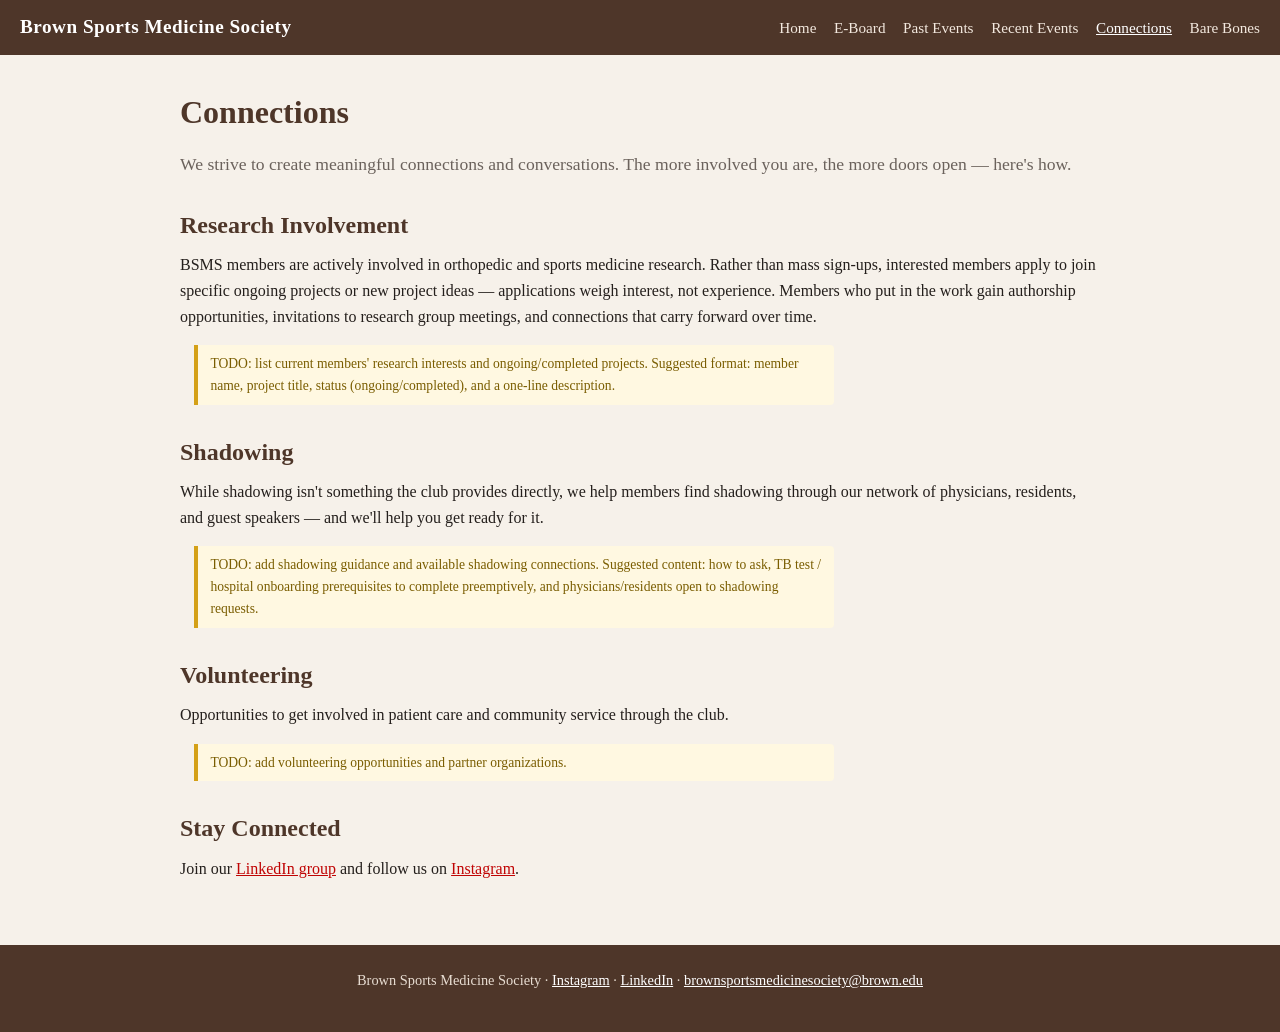
==== connections.html @ 1bcfe230 "New club description, LinkedIn link, Connections page (research/shadowing/volunteering)" ====
<!DOCTYPE html>
<html lang="en">
<head>
<meta charset="UTF-8">
<meta name="viewport" content="width=device-width, initial-scale=1.0">
<title>Connections — Brown Sports Medicine Society</title>
<link rel="stylesheet" href="css/style.css">
</head>
<body>
<header class="site">
  <div class="brand"><a href="index.html">Brown Sports Medicine Society</a></div>
  <nav class="main">
    <button class="toggle" aria-label="Menu">☰</button>
    <ul>
      <li><a href="index.html">Home</a></li>
      <li><a href="eboard.html">E-Board</a></li>
      <li><a href="past-events.html">Past Events</a></li>
      <li><a href="recent-events.html">Recent Events</a></li>
      <li><a href="connections.html" class="active">Connections</a></li>
      <li><a href="https://bear-bones.beehiiv.com/" target="_blank" rel="noopener">Bare Bones</a></li>
    </ul>
  </nav>
</header>

<main>
  <h1>Connections</h1>
  <p class="lede">We strive to create meaningful connections and conversations. The more involved you are, the more doors open — here's how.</p>

  <h2>Research Involvement</h2>
  <p>BSMS members are actively involved in orthopedic and sports medicine research. Rather than mass sign-ups, interested members apply to join specific ongoing projects or new project ideas — applications weigh interest, not experience. Members who put in the work gain authorship opportunities, invitations to research group meetings, and connections that carry forward over time.</p>
  <div class="todo" style="max-width:640px;">TODO: list current members' research interests and ongoing/completed projects. Suggested format: member name, project title, status (ongoing/completed), and a one-line description.</div>

  <h2>Shadowing</h2>
  <p>While shadowing isn't something the club provides directly, we help members find shadowing through our network of physicians, residents, and guest speakers — and we'll help you get ready for it.</p>
  <div class="todo" style="max-width:640px;">TODO: add shadowing guidance and available shadowing connections. Suggested content: how to ask, TB test / hospital onboarding prerequisites to complete preemptively, and physicians/residents open to shadowing requests.</div>

  <h2>Volunteering</h2>
  <p>Opportunities to get involved in patient care and community service through the club.</p>
  <div class="todo" style="max-width:640px;">TODO: add volunteering opportunities and partner organizations.</div>

  <h2>Stay Connected</h2>
  <p>Join our <a href="https://www.linkedin.com/groups/40875009/" target="_blank" rel="noopener">LinkedIn group</a> and follow us on <a href="https://www.instagram.com/brownsportsmedicinesociety/">Instagram</a>.</p>
</main>

<footer class="site">
  <p>Brown Sports Medicine Society &middot;
     <a href="https://www.instagram.com/brownsportsmedicinesociety/">Instagram</a> &middot;
     <a href="https://www.linkedin.com/groups/40875009/" target="_blank" rel="noopener">LinkedIn</a> &middot;
     <a href="mailto:brownsportsmedicinesociety@brown.edu">brownsportsmedicinesociety@brown.edu</a>
  </p>
</footer>
<script src="js/main.js"></script>
</body>
</html>
---- css/style.css ----
/* Brown Sports Medicine Society — global styles */
:root {
  --brown: #4E3629;
  --red: #C00404;
  --cream: #F6F1EA;
  --ink: #241f1c;
  --muted: #6b625c;
}
* { box-sizing: border-box; margin: 0; padding: 0; }
body {
  font-family: Georgia, 'Times New Roman', serif;
  color: var(--ink);
  background: var(--cream);
  line-height: 1.6;
}
a { color: var(--red); }

/* Header / nav */
header.site {
  background: var(--brown);
  color: #fff;
  padding: 0.75rem 1.25rem;
  display: flex;
  align-items: center;
  justify-content: space-between;
  flex-wrap: wrap;
  gap: 0.5rem;
  position: sticky;
  top: 0;
  z-index: 10;
}
header.site .brand { font-size: 1.2rem; font-weight: bold; letter-spacing: 0.5px; }
header.site .brand a { color: #fff; text-decoration: none; }
nav.main button.toggle {
  display: none;
  background: none; border: 1px solid #fff; color: #fff;
  padding: 0.25rem 0.6rem; border-radius: 4px; font-size: 1rem; cursor: pointer;
}
nav.main ul { list-style: none; display: flex; gap: 1.1rem; flex-wrap: wrap; }
nav.main a { color: #f3e9df; text-decoration: none; font-size: 0.95rem; }
nav.main a:hover, nav.main a.active { color: #fff; text-decoration: underline; }
@media (max-width: 700px) {
  nav.main button.toggle { display: block; }
  nav.main ul { display: none; width: 100%; flex-direction: column; padding-top: 0.5rem; }
  nav.main ul.open { display: flex; }
}

/* Layout */
main { max-width: 960px; margin: 0 auto; padding: 2rem 1.25rem 3rem; }
h1 { color: var(--brown); font-size: 2rem; margin-bottom: 0.75rem; }
h2 { color: var(--brown); margin: 1.75rem 0 0.5rem; }
p { margin-bottom: 1rem; }
.lede { font-size: 1.1rem; color: var(--muted); }

.hero {
  background: var(--brown);
  color: #fff;
  border-radius: 10px;
  padding: 2.5rem 2rem;
  margin-bottom: 2rem;
}
.hero h1 { color: #fff; }
.hero .lede { color: #e8ddd2; }

.btn {
  display: inline-block;
  background: var(--red);
  color: #fff !important;
  padding: 0.6rem 1.2rem;
  border-radius: 6px;
  text-decoration: none;
  font-weight: bold;
  margin-top: 0.5rem;
}
.btn:hover { opacity: 0.9; }
.btn.secondary { background: var(--brown); }

/* Cards & grids */
.grid { display: grid; grid-template-columns: repeat(auto-fill, minmax(240px, 1fr)); gap: 1.25rem; margin-top: 1rem; }
.card {
  background: #fff;
  border: 1px solid #e2d8cd;
  border-radius: 8px;
  overflow: hidden;
  padding-bottom: 0.75rem;
}
.card img { width: 100%; height: 260px; object-fit: cover; display: block; cursor: pointer; }
.card .body { padding: 0.75rem 0.9rem 0; }
.card h3 { color: var(--brown); font-size: 1.05rem; margin-bottom: 0.25rem; }
.card p { font-size: 0.9rem; color: var(--muted); margin-bottom: 0.4rem; }
.placeholder-img {
  width: 100%; height: 260px;
  background: #ddd3c7;
  display: flex; align-items: center; justify-content: center;
  color: var(--muted); font-style: italic;
}
.todo { background: #fff8e1; border-left: 4px solid #d4a017; padding: 0.5rem 0.75rem; font-size: 0.85rem; color: #7a5d00; margin: 0.5rem 0.9rem 0; border-radius: 0 4px 4px 0; }

/* Event article blocks */
article.event {
  background: #fff;
  border: 1px solid #e2d8cd;
  border-radius: 8px;
  padding: 1.25rem 1.5rem;
  margin-top: 1.25rem;
}
article.event img.poster { max-width: 280px; width: 100%; border-radius: 6px; float: right; margin: 0 0 1rem 1.25rem; cursor: pointer; }
@media (max-width: 600px) { article.event img.poster { float: none; margin: 0 0 1rem; max-width: 100%; } }

/* Lightbox */
#lightbox {
  display: none; position: fixed; inset: 0;
  background: rgba(0,0,0,0.85); z-index: 100;
  align-items: center; justify-content: center; cursor: zoom-out;
}
#lightbox img { max-width: 92vw; max-height: 92vh; border-radius: 4px; }
#lightbox.open { display: flex; }

/* Footer */
footer.site {
  background: var(--brown);
  color: #e8ddd2;
  text-align: center;
  padding: 1.5rem 1rem;
  font-size: 0.9rem;
}
footer.site a { color: #fff; }
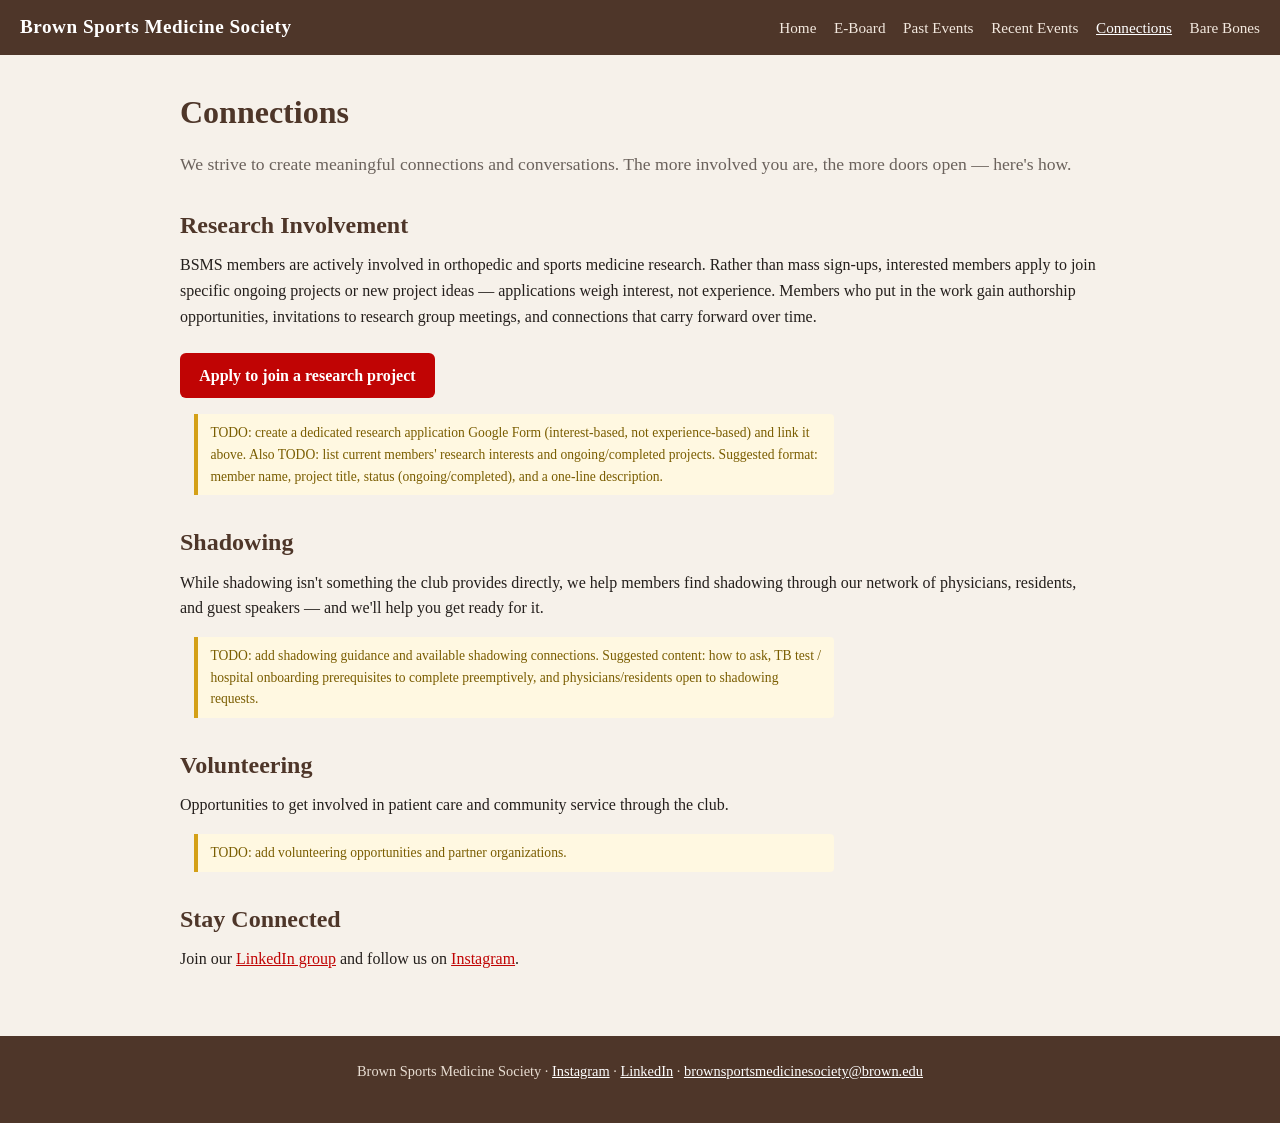
==== commit bcb05355: "Add 'Connected through' placeholders to speaker cards; research application button placeholder" ====
--- a/connections.html
+++ b/connections.html
@@ -28,7 +28,8 @@
 
   <h2>Research Involvement</h2>
   <p>BSMS members are actively involved in orthopedic and sports medicine research. Rather than mass sign-ups, interested members apply to join specific ongoing projects or new project ideas — applications weigh interest, not experience. Members who put in the work gain authorship opportunities, invitations to research group meetings, and connections that carry forward over time.</p>
-  <div class="todo" style="max-width:640px;">TODO: list current members' research interests and ongoing/completed projects. Suggested format: member name, project title, status (ongoing/completed), and a one-line description.</div>
+  <p><a class="btn" href="#TODO-research-application-form">Apply to join a research project</a></p>
+  <div class="todo" style="max-width:640px;">TODO: create a dedicated research application Google Form (interest-based, not experience-based) and link it above. Also TODO: list current members' research interests and ongoing/completed projects. Suggested format: member name, project title, status (ongoing/completed), and a one-line description.</div>
 
   <h2>Shadowing</h2>
   <p>While shadowing isn't something the club provides directly, we help members find shadowing through our network of physicians, residents, and guest speakers — and we'll help you get ready for it.</p>
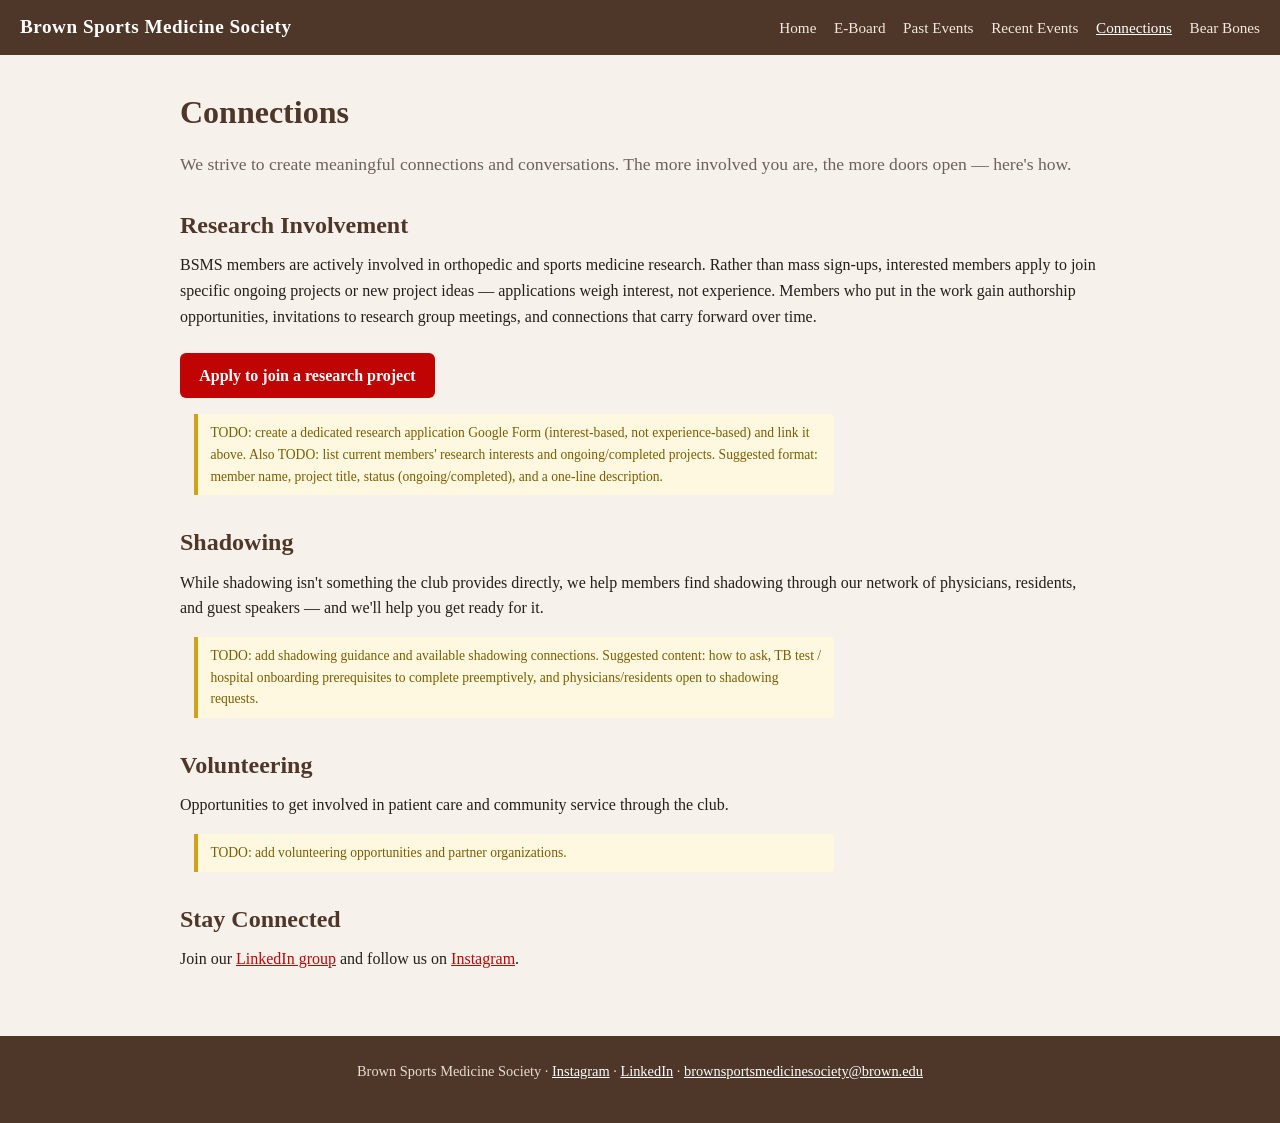
==== commit e4ce4289: "Rename interest form, dedupe homepage, Bear Bones rename + homepage section, publish Hulstyn recap" ====
--- a/connections.html
+++ b/connections.html
@@ -17,7 +17,7 @@
       <li><a href="past-events.html">Past Events</a></li>
       <li><a href="recent-events.html">Recent Events</a></li>
       <li><a href="connections.html" class="active">Connections</a></li>
-      <li><a href="https://bear-bones.beehiiv.com/" target="_blank" rel="noopener">Bare Bones</a></li>
+      <li><a href="https://bear-bones.beehiiv.com/" target="_blank" rel="noopener">Bear Bones</a></li>
     </ul>
   </nav>
 </header>
